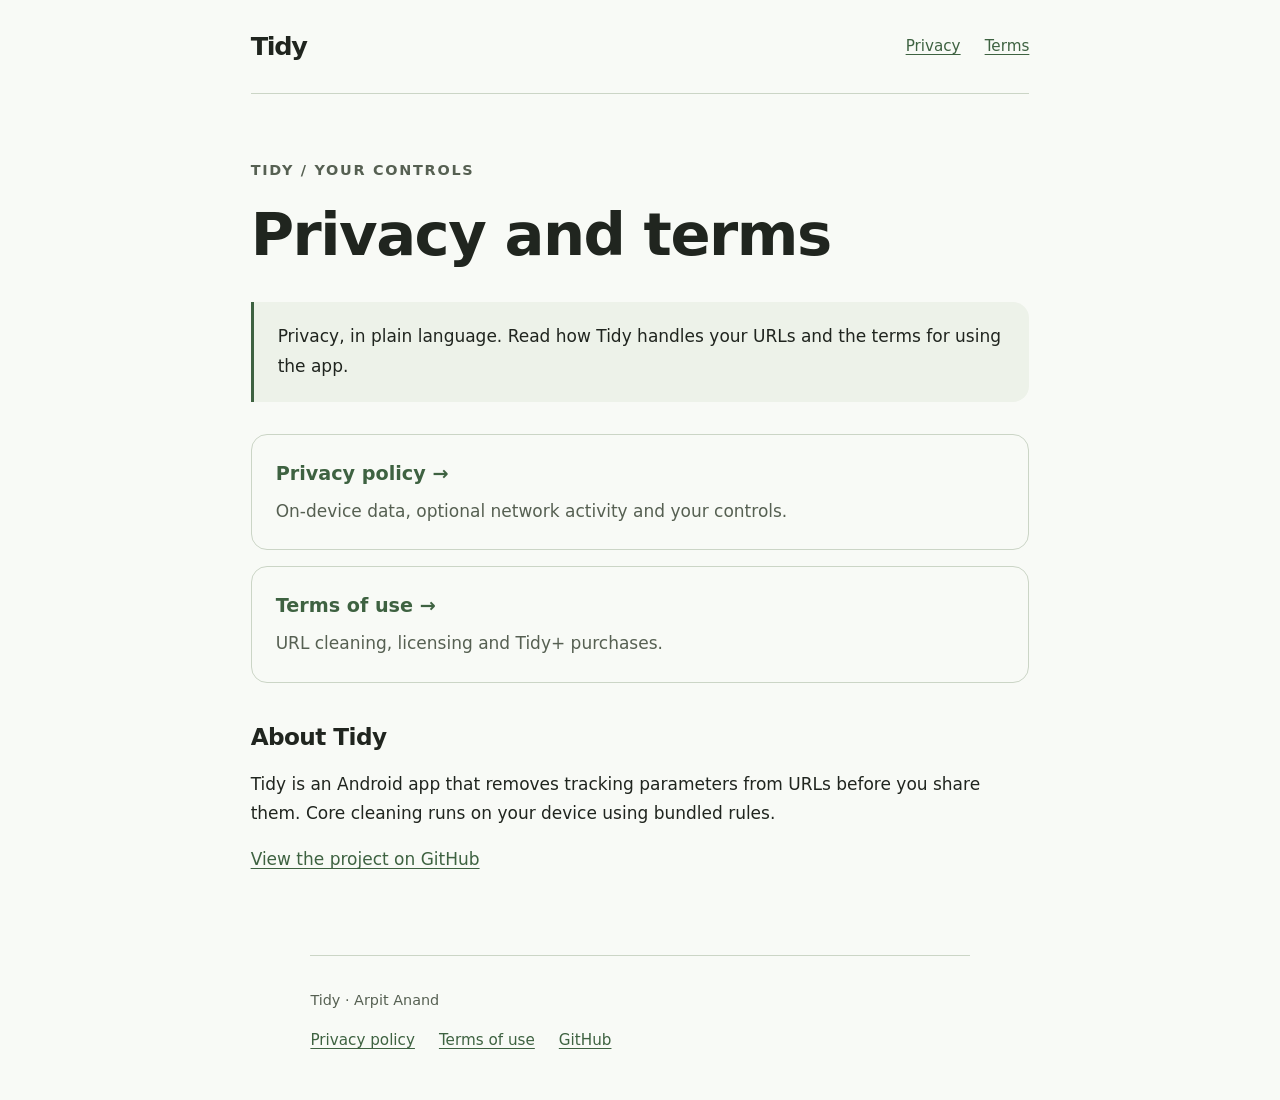
==== website/index.html @ 9c1c8751 "docs: Add privacy and terms website" ====
<!doctype html>
<html lang="en-GB">
<head><meta charset="utf-8"><meta name="viewport" content="width=device-width, initial-scale=1"><meta name="color-scheme" content="light dark"><meta name="description" content="Privacy and terms for Tidy, the Android URL cleaning app."><title>Privacy and terms | Tidy</title><link rel="stylesheet" href="./assets/site.css"></head>
<body><a class="skip" href="#content">Skip to content</a>
<header><a class="brand" href="./">Tidy</a><nav aria-label="Main navigation"><a href="./privacy/">Privacy</a><a href="./terms/">Terms</a></nav></header>
<main id="content"><p class="eyebrow">Tidy / Your controls</p><h1>Privacy and terms</h1>
<div class="summary"><p>Privacy, in plain language. Read how Tidy handles your URLs and the terms for using the app.</p></div>
<div class="documents"><a class="document" href="privacy/"><strong>Privacy policy →</strong><span>On-device data, optional network activity and your controls.</span></a><a class="document" href="terms/"><strong>Terms of use →</strong><span>URL cleaning, licensing and Tidy+ purchases.</span></a></div>
<h2>About Tidy</h2><p>Tidy is an Android app that removes tracking parameters from URLs before you share them. Core cleaning runs on your device using bundled rules.</p><p><a href="https://github.com/arpitnnd/Tidy">View the project on GitHub</a></p>
</main>
<footer><p>Tidy · Arpit Anand</p><nav aria-label="Footer"><a href="./privacy/">Privacy policy</a><a href="./terms/">Terms of use</a><a href="https://github.com/arpitnnd/Tidy">GitHub</a></nav></footer></body></html>
---- website/assets/site.css ----
:root {
  color-scheme: light dark;
  --background: #f8faf6;
  --surface: #edf2e9;
  --text: #20251f;
  --muted: #566052;
  --accent: #3e6241;
  --border: #cbd5c6;
}

* { box-sizing: border-box; }
html { scroll-padding-top: 1.5rem; }
body { margin: 0; background: var(--background); color: var(--text); font-family: system-ui, sans-serif; font-size: 1.0625rem; line-height: 1.75; }
a { color: var(--accent); text-underline-offset: .2em; }
a:hover { text-decoration-thickness: .15em; }
a:focus-visible { outline: 3px solid var(--accent); outline-offset: 5px; border-radius: 2px; }
.skip { position: absolute; top: .5rem; left: .5rem; padding: .5rem 1rem; background: var(--surface); transform: translateY(-200%); }
.skip:focus { transform: none; }
header, main, footer { width: min(100% - 2.5rem, 72ch); margin-inline: auto; }
header { padding-block: 1.5rem; border-bottom: 1px solid var(--border); display: flex; justify-content: space-between; align-items: center; flex-wrap: wrap; gap: 1rem; }
.brand { color: var(--text); font-size: 1.6rem; font-weight: 750; letter-spacing: -.05em; text-decoration: none; }
nav { display: flex; flex-wrap: wrap; gap: .5rem 1.5rem; }
nav a { padding-block: .4rem; font-size: .95rem; }
nav a[aria-current="page"] { font-weight: 700; }
main { padding-block: 3rem 4rem; }
h1, h2 { line-height: 1.2; letter-spacing: -.025em; }
h1 { margin: .25rem 0 1rem; font-size: clamp(2.2rem, 7vw, 3.7rem); }
h2 { margin-top: 2.5rem; font-size: 1.45rem; }
p, ul { margin-block: 1rem; }
li { margin-block: .5rem; }
.eyebrow, .updated { color: var(--muted); font-size: .9rem; }
.eyebrow { font-weight: 650; letter-spacing: .12em; text-transform: uppercase; }
.summary { margin-block: 2rem; padding: 1.25rem 1.5rem; background: var(--surface); border-left: 3px solid var(--accent); border-radius: 0 1rem 1rem 0; }
.summary p { margin: 0; }
.documents { display: grid; gap: 1rem; margin-top: 2rem; }
.document { display: block; padding: 1.4rem 1.5rem; border: 1px solid var(--border); border-radius: 1rem; text-decoration: none; }
.document strong { display: block; font-size: 1.2rem; }
.document span { display: block; color: var(--muted); margin-top: .4rem; }
.document:hover { background: var(--surface); }
footer { border-top: 1px solid var(--border); padding-block: 1.5rem 2.5rem; color: var(--muted); font-size: .9rem; }
footer p { margin: .5rem 0; }
@media (prefers-color-scheme: dark) {
  :root { --background: #151a15; --surface: #202a20; --text: #e1e8dc; --muted: #b6c2b0; --accent: #b2cfac; --border: #3f4d3b; }
}
@media print {
  :root { --background: white; --text: black; --muted: #333; --accent: black; --border: #bbb; --surface: #f3f3f3; }
  header nav, .skip { display: none; }
  main { padding-block: 1rem; }
  h2 { break-after: avoid; }
}
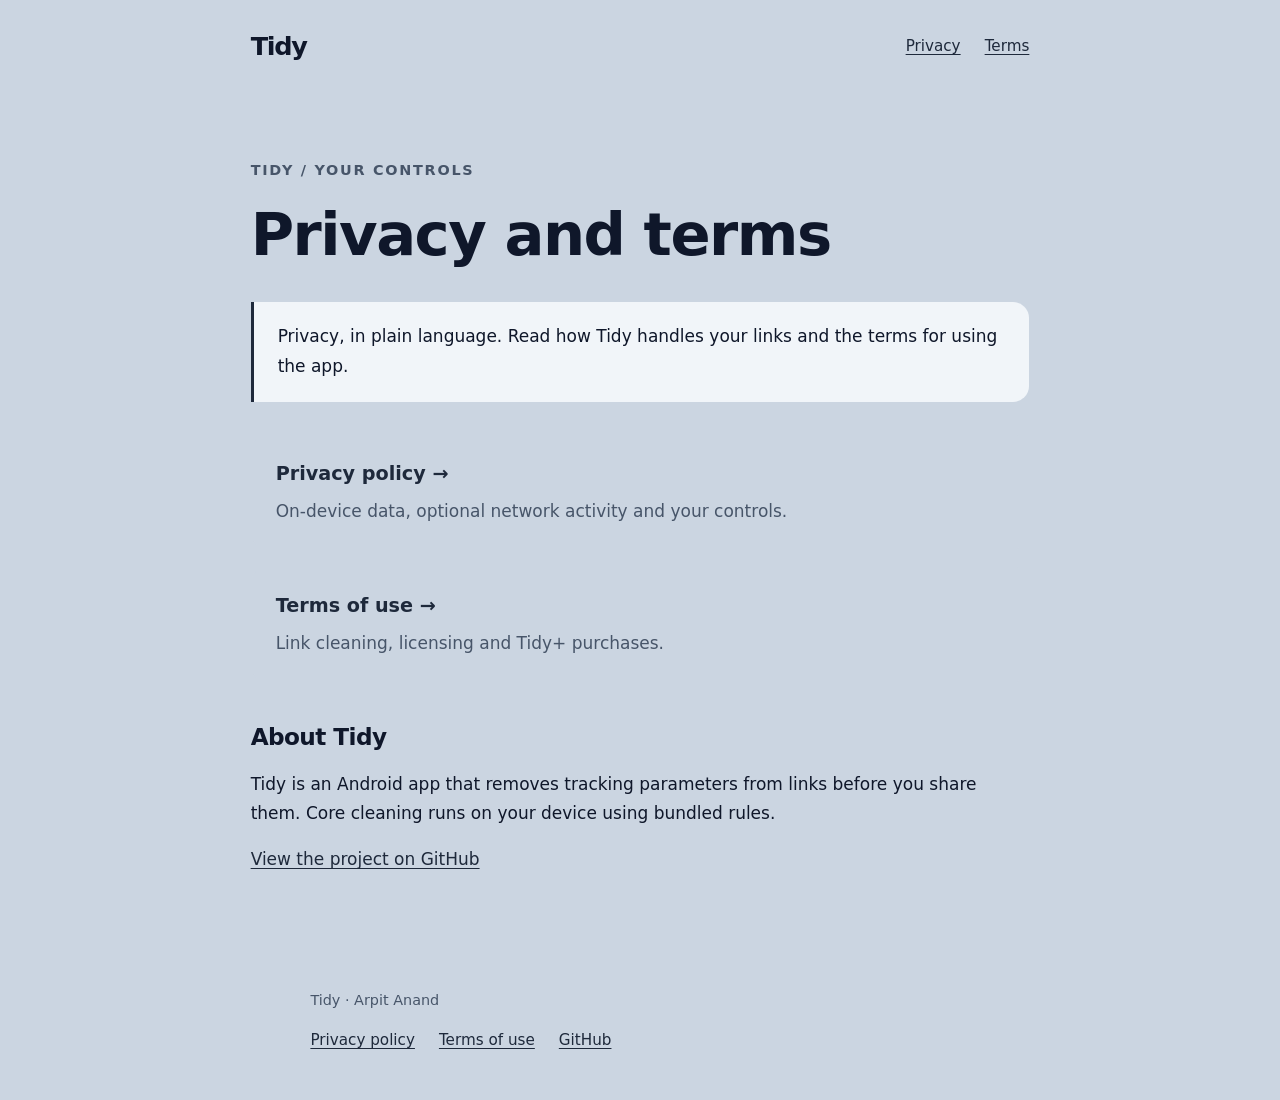
==== commit 02940584: "docs: Prefer familiar wording for public copy Use link in public explanations and retain URL where t" ====
--- a/website/index.html
+++ b/website/index.html
@@ -1,11 +1,11 @@
 <!doctype html>
 <html lang="en-GB">
-<head><meta charset="utf-8"><meta name="viewport" content="width=device-width, initial-scale=1"><meta name="color-scheme" content="light dark"><meta name="description" content="Privacy and terms for Tidy, the Android URL cleaning app."><title>Privacy and terms | Tidy</title><link rel="stylesheet" href="./assets/site.css"></head>
+<head><meta charset="utf-8"><meta name="viewport" content="width=device-width, initial-scale=1"><meta name="color-scheme" content="light dark"><meta name="description" content="Privacy and terms for Tidy, the Android link cleaning app."><title>Privacy and terms | Tidy</title><link rel="stylesheet" href="./assets/site.css"></head>
 <body><a class="skip" href="#content">Skip to content</a>
 <header><a class="brand" href="./">Tidy</a><nav aria-label="Main navigation"><a href="./privacy/">Privacy</a><a href="./terms/">Terms</a></nav></header>
 <main id="content"><p class="eyebrow">Tidy / Your controls</p><h1>Privacy and terms</h1>
-<div class="summary"><p>Privacy, in plain language. Read how Tidy handles your URLs and the terms for using the app.</p></div>
-<div class="documents"><a class="document" href="privacy/"><strong>Privacy policy →</strong><span>On-device data, optional network activity and your controls.</span></a><a class="document" href="terms/"><strong>Terms of use →</strong><span>URL cleaning, licensing and Tidy+ purchases.</span></a></div>
-<h2>About Tidy</h2><p>Tidy is an Android app that removes tracking parameters from URLs before you share them. Core cleaning runs on your device using bundled rules.</p><p><a href="https://github.com/arpitnnd/Tidy">View the project on GitHub</a></p>
+<div class="summary"><p>Privacy, in plain language. Read how Tidy handles your links and the terms for using the app.</p></div>
+<div class="documents"><a class="document" href="privacy/"><strong>Privacy policy →</strong><span>On-device data, optional network activity and your controls.</span></a><a class="document" href="terms/"><strong>Terms of use →</strong><span>Link cleaning, licensing and Tidy+ purchases.</span></a></div>
+<h2>About Tidy</h2><p>Tidy is an Android app that removes tracking parameters from links before you share them. Core cleaning runs on your device using bundled rules.</p><p><a href="https://github.com/arpitnnd/Tidy">View the project on GitHub</a></p>
 </main>
 <footer><p>Tidy · Arpit Anand</p><nav aria-label="Footer"><a href="./privacy/">Privacy policy</a><a href="./terms/">Terms of use</a><a href="https://github.com/arpitnnd/Tidy">GitHub</a></nav></footer></body></html>
--- a/website/assets/site.css
+++ b/website/assets/site.css
@@ -1,11 +1,11 @@
 :root {
   color-scheme: light dark;
-  --background: #f8faf6;
-  --surface: #edf2e9;
-  --text: #20251f;
-  --muted: #566052;
-  --accent: #3e6241;
-  --border: #cbd5c6;
+  --background: #cbd5e1;
+  --surface: #f1f5f9;
+  --text: #0f172a;
+  --muted: #475569;
+  --accent: #1e293b;
+  --border: #cbd5e1;
 }
 
 * { box-sizing: border-box; }
@@ -40,7 +40,14 @@
 footer { border-top: 1px solid var(--border); padding-block: 1.5rem 2.5rem; color: var(--muted); font-size: .9rem; }
 footer p { margin: .5rem 0; }
 @media (prefers-color-scheme: dark) {
-  :root { --background: #151a15; --surface: #202a20; --text: #e1e8dc; --muted: #b6c2b0; --accent: #b2cfac; --border: #3f4d3b; }
+  :root {
+    --background: #0f1012;
+    --surface: #27292c;
+    --text: #e2e8f0;
+    --muted: #94a3b8;
+    --accent: #cbd5e1;
+    --border: #334155;
+  }
 }
 @media print {
   :root { --background: white; --text: black; --muted: #333; --accent: black; --border: #bbb; --surface: #f3f3f3; }
